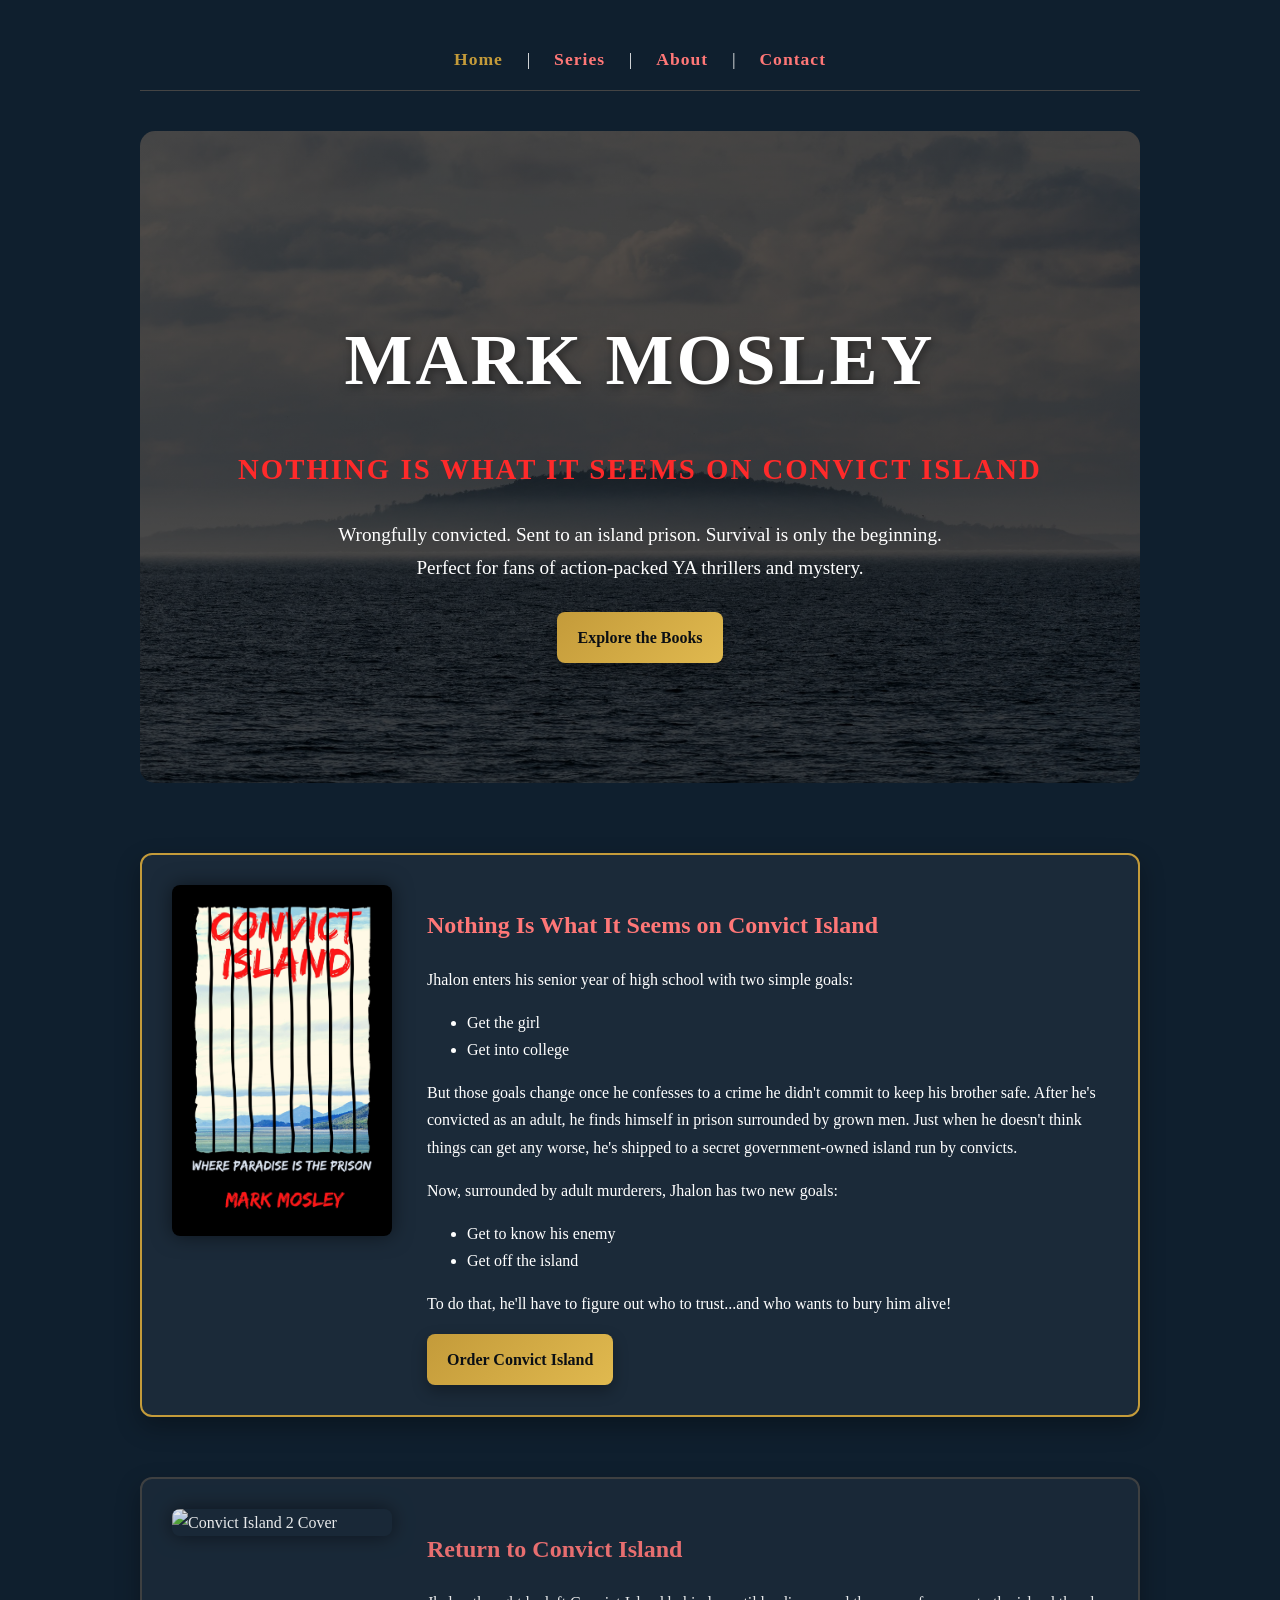
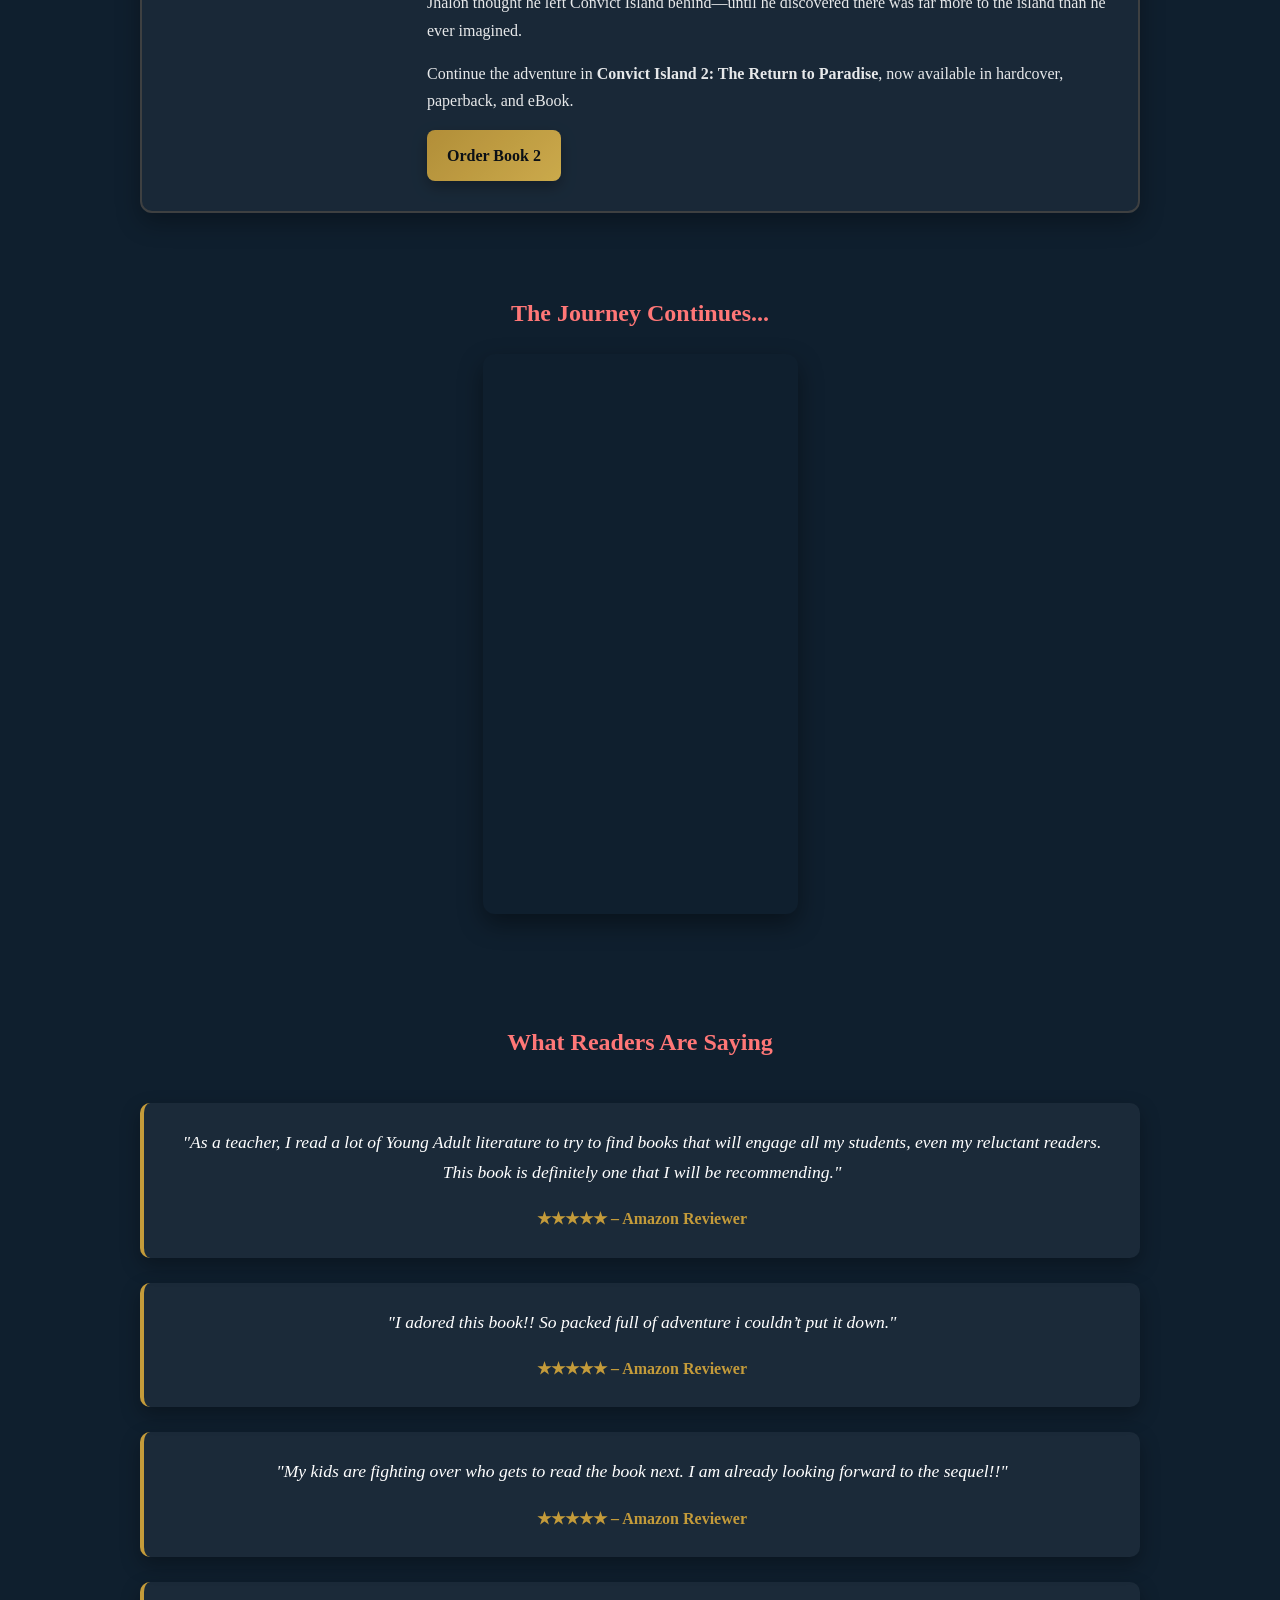
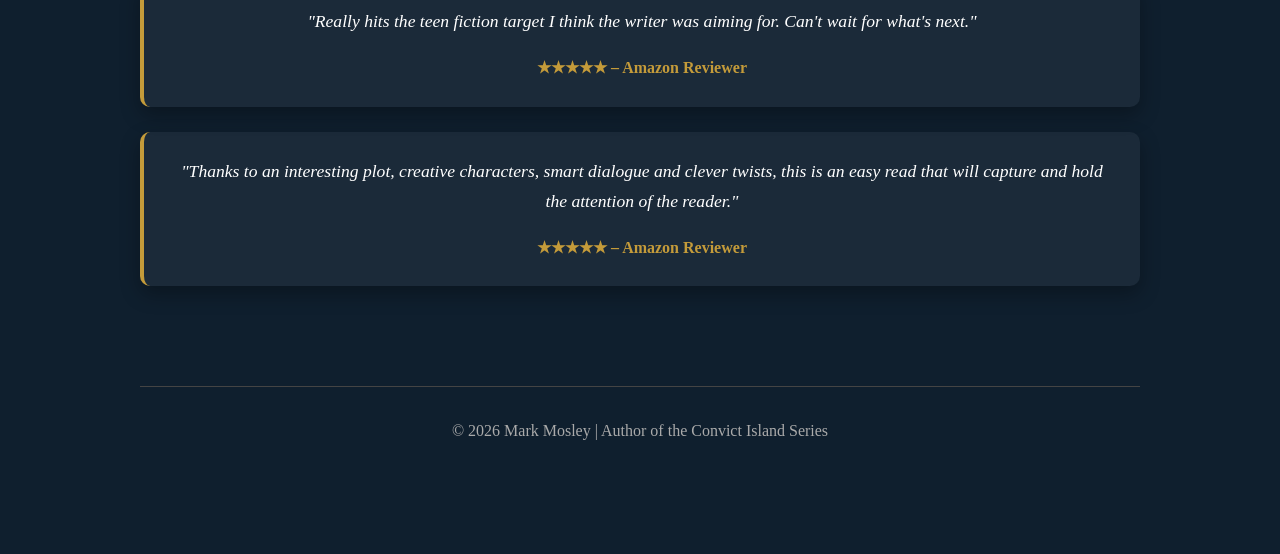
==== index.html @ f1c36c37 "Update iframe title for YouTube video" ====
<!DOCTYPE html>
<html>
<head>
    <title>Mark Mosley | Author of the Convict Island Series</title>
    <link rel="stylesheet" href="style.css">
    <link rel="icon" type="image/png" href="images/Convict-Island-MM-Favicon.png">
</head>
<body>

    <nav>
        <a href="index.html" class="active">Home</a> |
        <a href="books.html">Series</a> |
        <a href="about.html">About</a> |
        <a href="contact.html">Contact</a>
    </nav>

  <div class="hero">

<h1>Mark Mosley</h1>

<h2>Nothing Is What It Seems on Convict Island</h2>

<p>
    Wrongfully convicted. Sent to an island prison. Survival is only the beginning.</p>
    <p>Perfect for fans of action-packed YA thrillers and mystery.</p>
</p>

    <br>

    <a href="books.html" class="button">Explore the Books</a>

</div>

<section class="book featured">

<img src="images/Convict Island Book Cover.jpg" alt="Convict Island Cover">

    <div>
        
<h2>Nothing Is What It Seems on Convict Island</h2>

<p>Jhalon enters his senior year of high school with two simple goals:</p>

<ul>
<li>Get the girl</li>
<li>Get into college</li>
</ul>

<p>But those goals change once he confesses to a crime he didn't commit to keep his brother safe. After he's convicted as an adult, he finds himself in prison surrounded by grown men. Just when he doesn't think things can get any worse, he's shipped to a secret government-owned island run by convicts.</p>

    <p>Now, surrounded by adult murderers, Jhalon has two new goals:</p>
<ul>
<li>Get to know his enemy</li>
<li>Get off the island</li>
</ul>

<p>To do that, he'll have to figure out who to trust...and who wants to bury him alive!</p>

<a href="https://www.amazon.com/Convict-Island-Mark-Mosley/dp/B08NVDLNQG/ref=tmm_pap_swatch_0?_encoding=UTF8&dib_tag=se&dib=eyJ2IjoiMSJ9.[base64].zoYKX3Y1ZvzJaUV_nezghM3ts4T4mc3ZQW5Yi2eSoGY&qid=1782087579&sr=1-1"
   class="button"
   target="_blank">
   Order Convict Island
</a>
            </div>
</section>
<section class="book secondary">

<img src="images/final cover.png" alt="Convict Island 2 Cover">

<div>

<h2>Return to Convict Island</h2>

<p>
Jhalon thought he left Convict Island behind—until he discovered there was far more to the island than he ever imagined.
</p>

<p>
Continue the adventure in <strong>Convict Island 2: The Return to Paradise</strong>,
now available in hardcover, paperback, and eBook.
</p>

<a href="https://www.amazon.com/Convict-Island-2-Mark-Mosley/dp/B0G443TM6G/ref=tmm_pap_swatch_0"
   class="button"
   target="_blank">
   Order Book 2
</a>

</div>
</section>

<section class="trailer">
   <h2>The Journey Continues...</h2>

    <iframe
        width="315"
        height="560"
        src="https://www.youtube.com/watch?v=grTZ4XaaL4U"
        title="Convict Island 2 YA book Trailer"
        frameborder="0"
        allowfullscreen>
    </iframe>
    <section class="reviews">

    <h2>What Readers Are Saying</h2>

    <div class="review">
        <p>"As a teacher, I read a lot of Young Adult literature to try to find books that will engage all my students, even my reluctant readers. This book is definitely one that I will be recommending."</p>
        <span>★★★★★ – Amazon Reviewer</span>
    </div>

    <div class="review">
        <p>"I adored this book!! So packed full of adventure i couldn’t put it down."</p>
        <span>★★★★★ – Amazon Reviewer</span>
    </div>

    <div class="review">
        <p>"My kids are fighting over who gets to read the book next. I am already looking forward to the sequel!!"</p>
        <span>★★★★★ – Amazon Reviewer</span>
    </div>
          
    <div class="review">
        <p>"Really hits the teen fiction target I think the writer was aiming for. Can't wait for what's next."</p>
        <span>★★★★★ – Amazon Reviewer</span>
    </div>

    <div class="review">
        <p>"Thanks to an interesting plot, creative characters, smart dialogue and clever twists, this is an easy read that will capture and hold the attention of the reader."</p>
        <span>★★★★★ – Amazon Reviewer</span>
    </div>
</section>

</body>
<footer>
    © 2026 Mark Mosley | Author of the Convict Island Series
</footer>

</body>
</html>
---- style.css ----
body {
    background-color: #0f1f2e;
    color: white;
    font-family: Georgia, serif;
    max-width: 1000px;
    margin: auto;
    padding: 30px;
    line-height: 1.7;
}

nav {
    text-align: center;
    margin-bottom: 40px;
    padding: 15px;
    border-bottom: 1px solid #444;
}

nav a {
    color: #ff7777;
    text-decoration: none;
    font-weight: bold;
    margin: 0 20px;
    font-size: 1.1rem;
    letter-spacing: 1px;
}

nav a:hover {
    color: white;
}

h1 {
    text-align: center;
    font-size: 3rem;
}

h2 {
    color: #ff7777;
}

a {
    color: #ff7777;
}

hr {
    border: 1px solid #444;
    margin: 40px 0;
}
.button {
    display: inline-block;
    padding: 12px 20px;
    background: linear-gradient(135deg, #c49b3a, #e0b94f);
    color: #0b0f14;
    font-weight: 600;
    border-radius: 8px;
    text-decoration: none;
    transition: all 0.2s ease;
    box-shadow: 0 6px 15px rgba(0,0,0,0.3);
}

.button:hover {
    transform: translateY(-2px);
    box-shadow: 0 10px 20px rgba(0,0,0,0.4);
}

img {
    max-width: 100%;
    height: auto;
    border-radius: 8px;
    box-shadow: 0 0 20px rgba(0,0,0,0.5);
    margin: 20px 0;
}

h1 {
    text-shadow: 2px 2px 8px rgba(0,0,0,0.5);
}
.hero {
    text-align: center;
    padding: 120px 30px;
    margin-bottom: 70px;

background:
    linear-gradient(
        rgba(0,0,0,0.65),
        rgba(0,0,0,0.65)
    ),
    url("images/herobanner.jpg");

    background-size: cover;
    background-position: center;
    background-repeat: no-repeat;

    border-radius: 15px;
}

.hero h1 {
    font-size: 4.5rem;
    margin-bottom: 10px;
    letter-spacing: 3px;
    text-transform: uppercase;
}

.hero h2 {
    font-size: 1.8rem;
    margin-bottom: 25px;
    color: #ff2a2a;
    letter-spacing: 2px;
    text-transform: uppercase;
}

.hero p {
    font-size: 1.2rem;
    max-width: 700px;
    margin: auto;
}

.book {
    display: flex;
    gap: 35px;
    align-items: flex-start;
    background: rgba(255, 255, 255, 0.05);
    padding: 30px;
    border-radius: 12px;
    margin: 40px 0;
    box-shadow: 0 10px 25px rgba(0,0,0,0.3);
}
@media (max-width: 800px) {
    .book {
        flex-direction: column;
        text-align: center;
    }

    .book ul {
        text-align: left;
        }
    }
.book.featured {
    border: 2px solid #c49b3a;
}

.book.secondary {
    opacity: 0.9;
}
.book img {
    width: 220px;
    flex-shrink: 0;
    height: auto;
    display: block;
    margin: 0;
}
.book {
    margin-top: 60px;
    margin-bottom: 60px;
}
.trailer {
    text-align: center;
    margin: 80px 0;
}

.trailer iframe {
    border-radius: 12px;
    box-shadow: 0 10px 25px rgba(0,0,0,0.4);
    max-width: 100%;
}
.trailer {
    text-align: center;
    margin-top: 80px;
    margin-bottom: 80px;
}
.trailer iframe {
    border-radius: 12px;
    box-shadow: 0 10px 25px rgba(0,0,0,0.4);
    max-width: 100%;
}
.book.secondary {
    opacity: 0.9;
    border: 2px solid #444;
}
.book div {
    flex: 1;
}
.about {
    display: flex;
    gap: 40px;
    align-items: flex-start;
    margin-top: 60px;
}

.author-photo {
    width: 280px;
    border-radius: 15px;
    flex-shrink: 0;
}

.about-text {
    flex: 1;
}

@media (max-width: 800px) {
    .about {
        flex-direction: column;
        text-align: center;
    }

    .author-photo {
        margin: auto;
    }
}
.reviews {
    margin: 100px 0;
}

.reviews h2 {
    text-align: center;
    margin-bottom: 40px;
}

.review {
    background: rgba(255,255,255,0.05);
    border-left: 4px solid #c49b3a;
    padding: 25px;
    margin-bottom: 25px;
    border-radius: 10px;
    box-shadow: 0 8px 20px rgba(0,0,0,0.3);
}

.review p {
    font-size: 1.1rem;
    font-style: italic;
    margin-top: 0;
}

.review span {
    color: #c49b3a;
    font-weight: bold;
}
footer {
    text-align: center;
    margin-top: 100px;
    padding-top: 30px;
    border-top: 1px solid #444;
    color: #aaa;
}
nav a.active {
    color: #c49b3a;
}
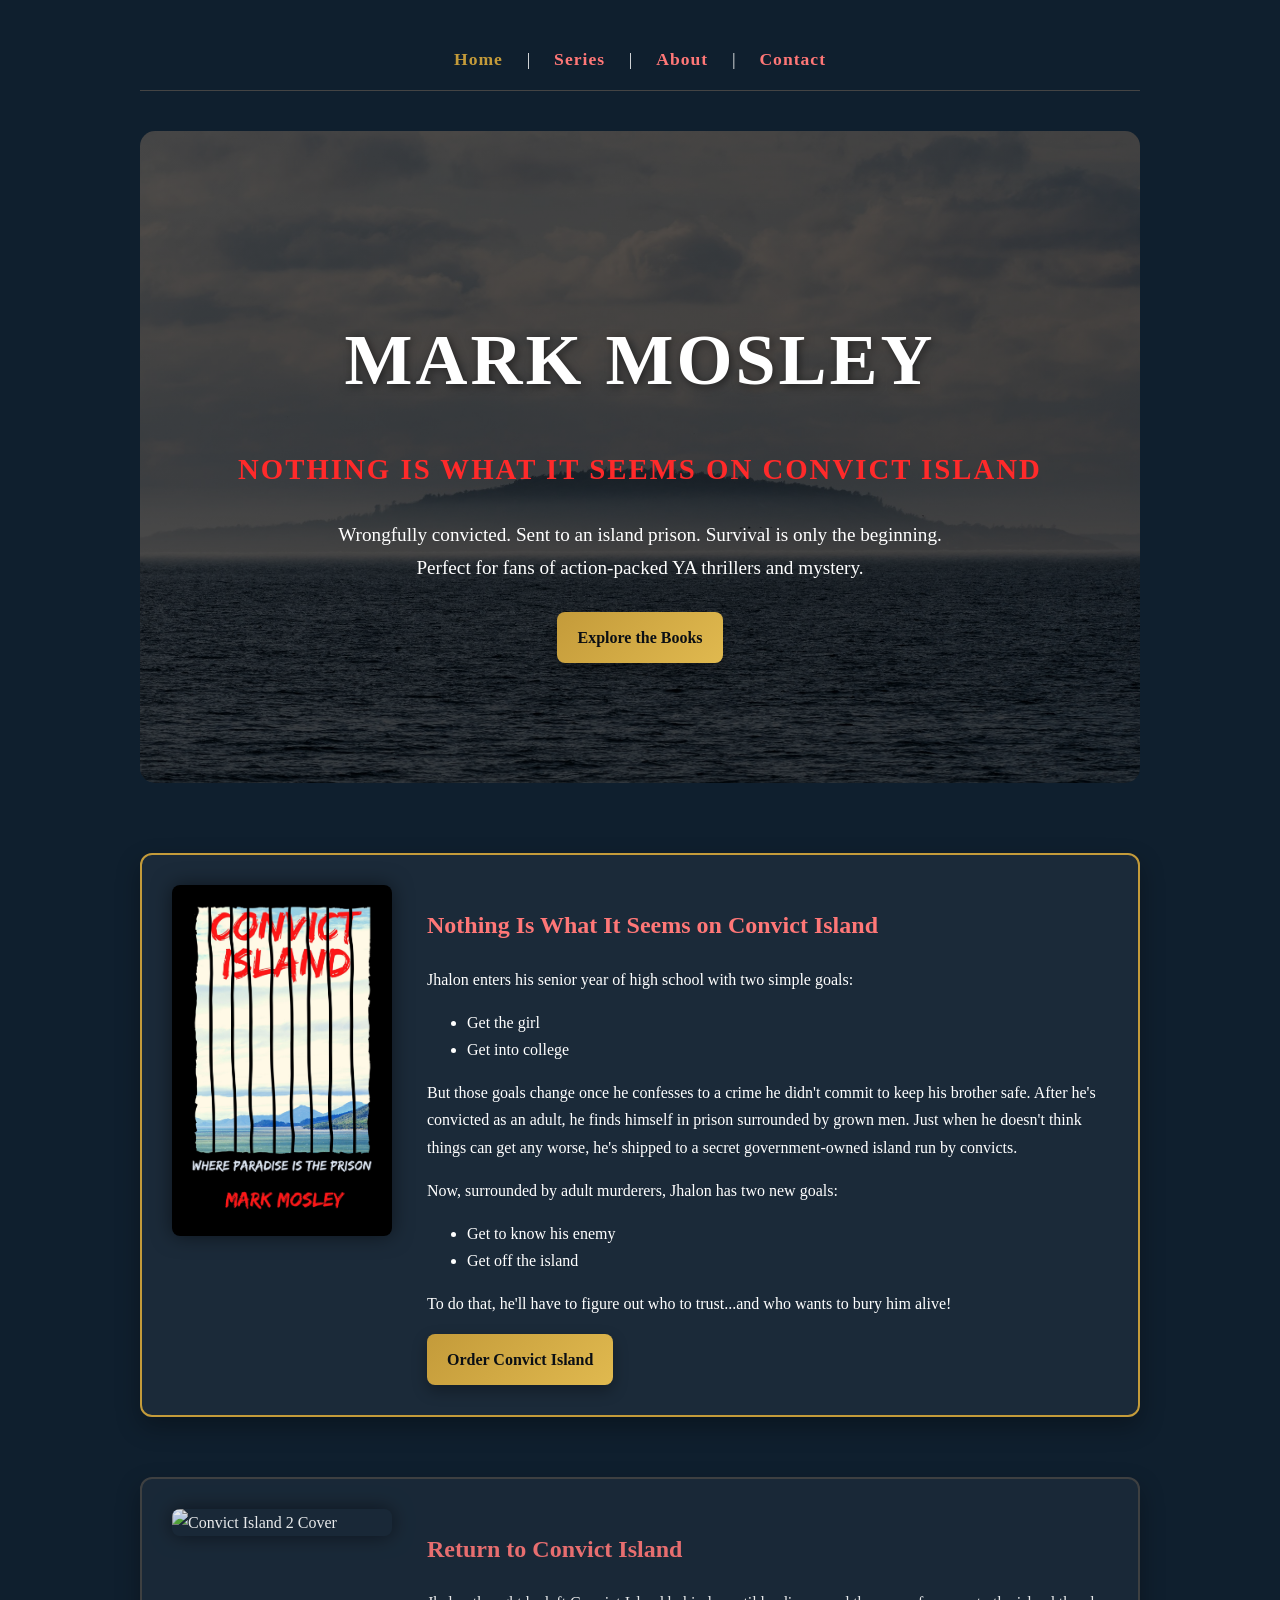
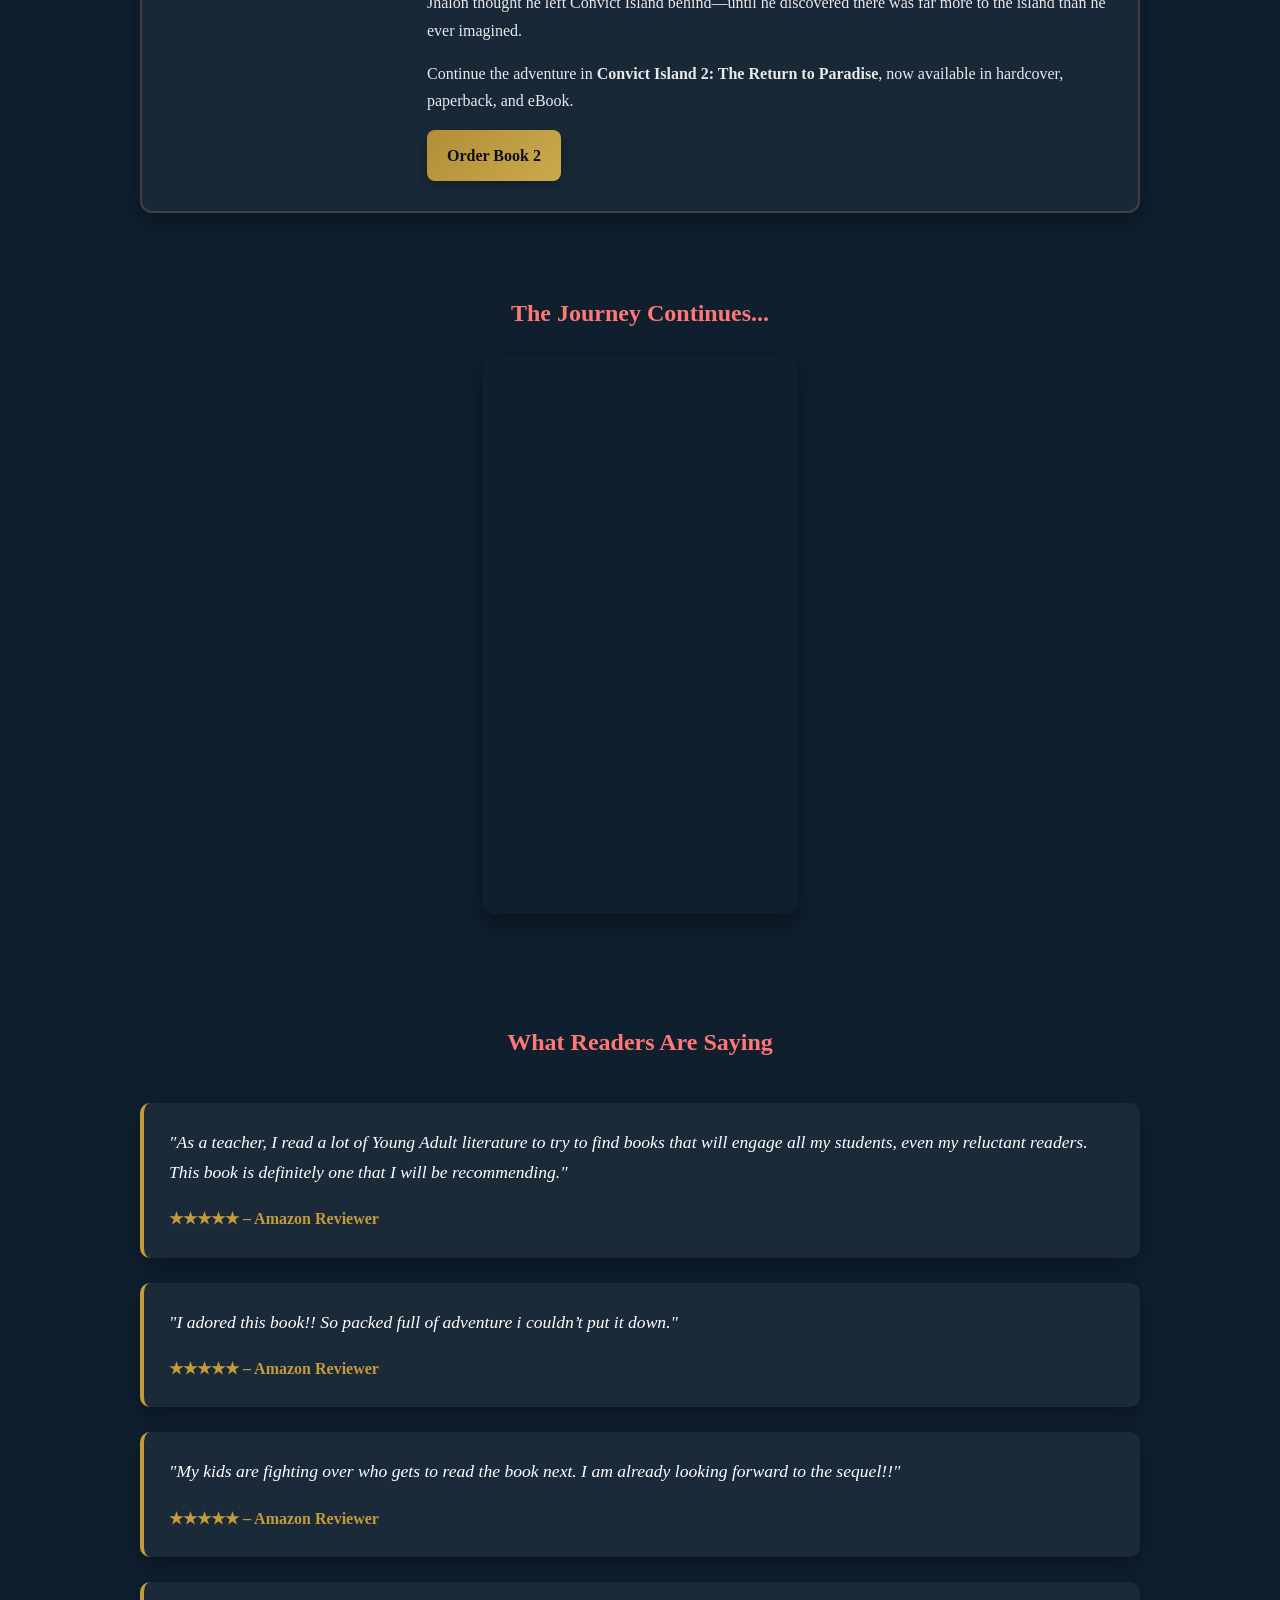
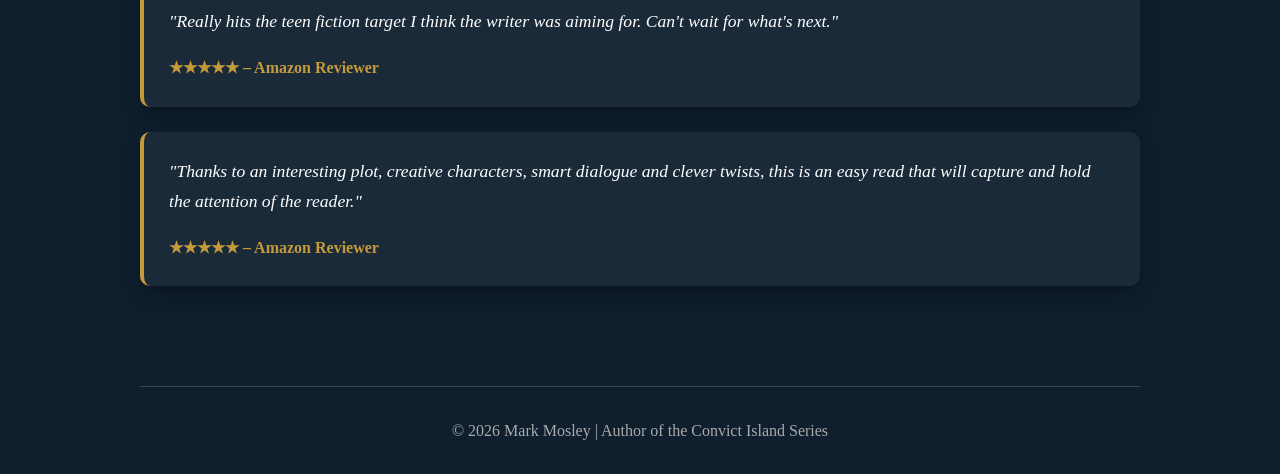
==== commit 7009e4fe: "Reorganize content and add reader reviews section Moved the paragraph about the book's theme and add" ====
--- a/index.html
+++ b/index.html
@@ -21,8 +21,11 @@
 <h2>Nothing Is What It Seems on Convict Island</h2>
 
 <p>
-    Wrongfully convicted. Sent to an island prison. Survival is only the beginning.</p>
-    <p>Perfect for fans of action-packed YA thrillers and mystery.</p>
+    Wrongfully convicted. Sent to an island prison. Survival is only the beginning.
+</p>
+
+<p>
+    Perfect for fans of action-packed YA thrillers and mystery.
 </p>
 
     <br>
@@ -95,12 +98,14 @@
     <iframe
         width="315"
         height="560"
-        src="https://www.youtube.com/watch?v=grTZ4XaaL4U"
+        src="https://www.youtube.com/embed/grTZ4XaaL4U"
         title="Convict Island 2 YA book Trailer"
         frameborder="0"
         allowfullscreen>
-    </iframe>
-    <section class="reviews">
+</iframe>
+</section>
+
+<section class="reviews">
 
     <h2>What Readers Are Saying</h2>
 
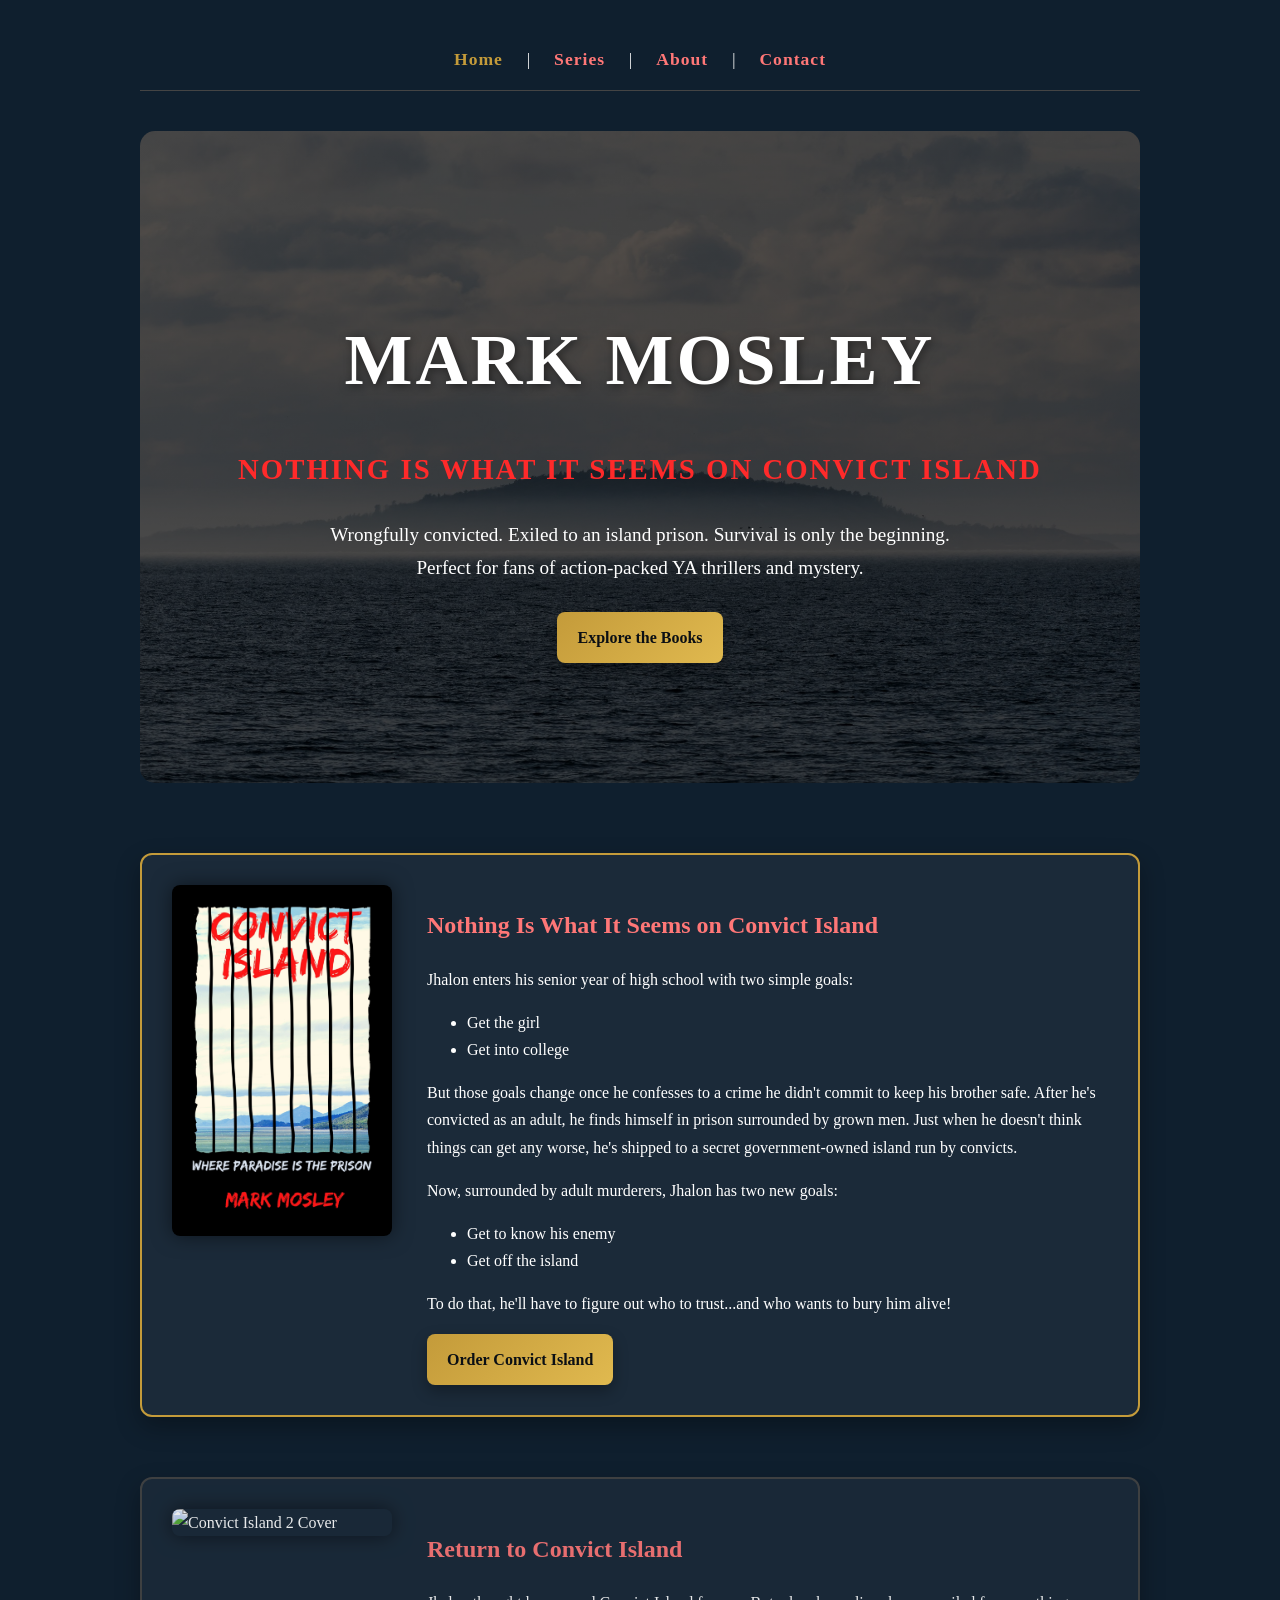
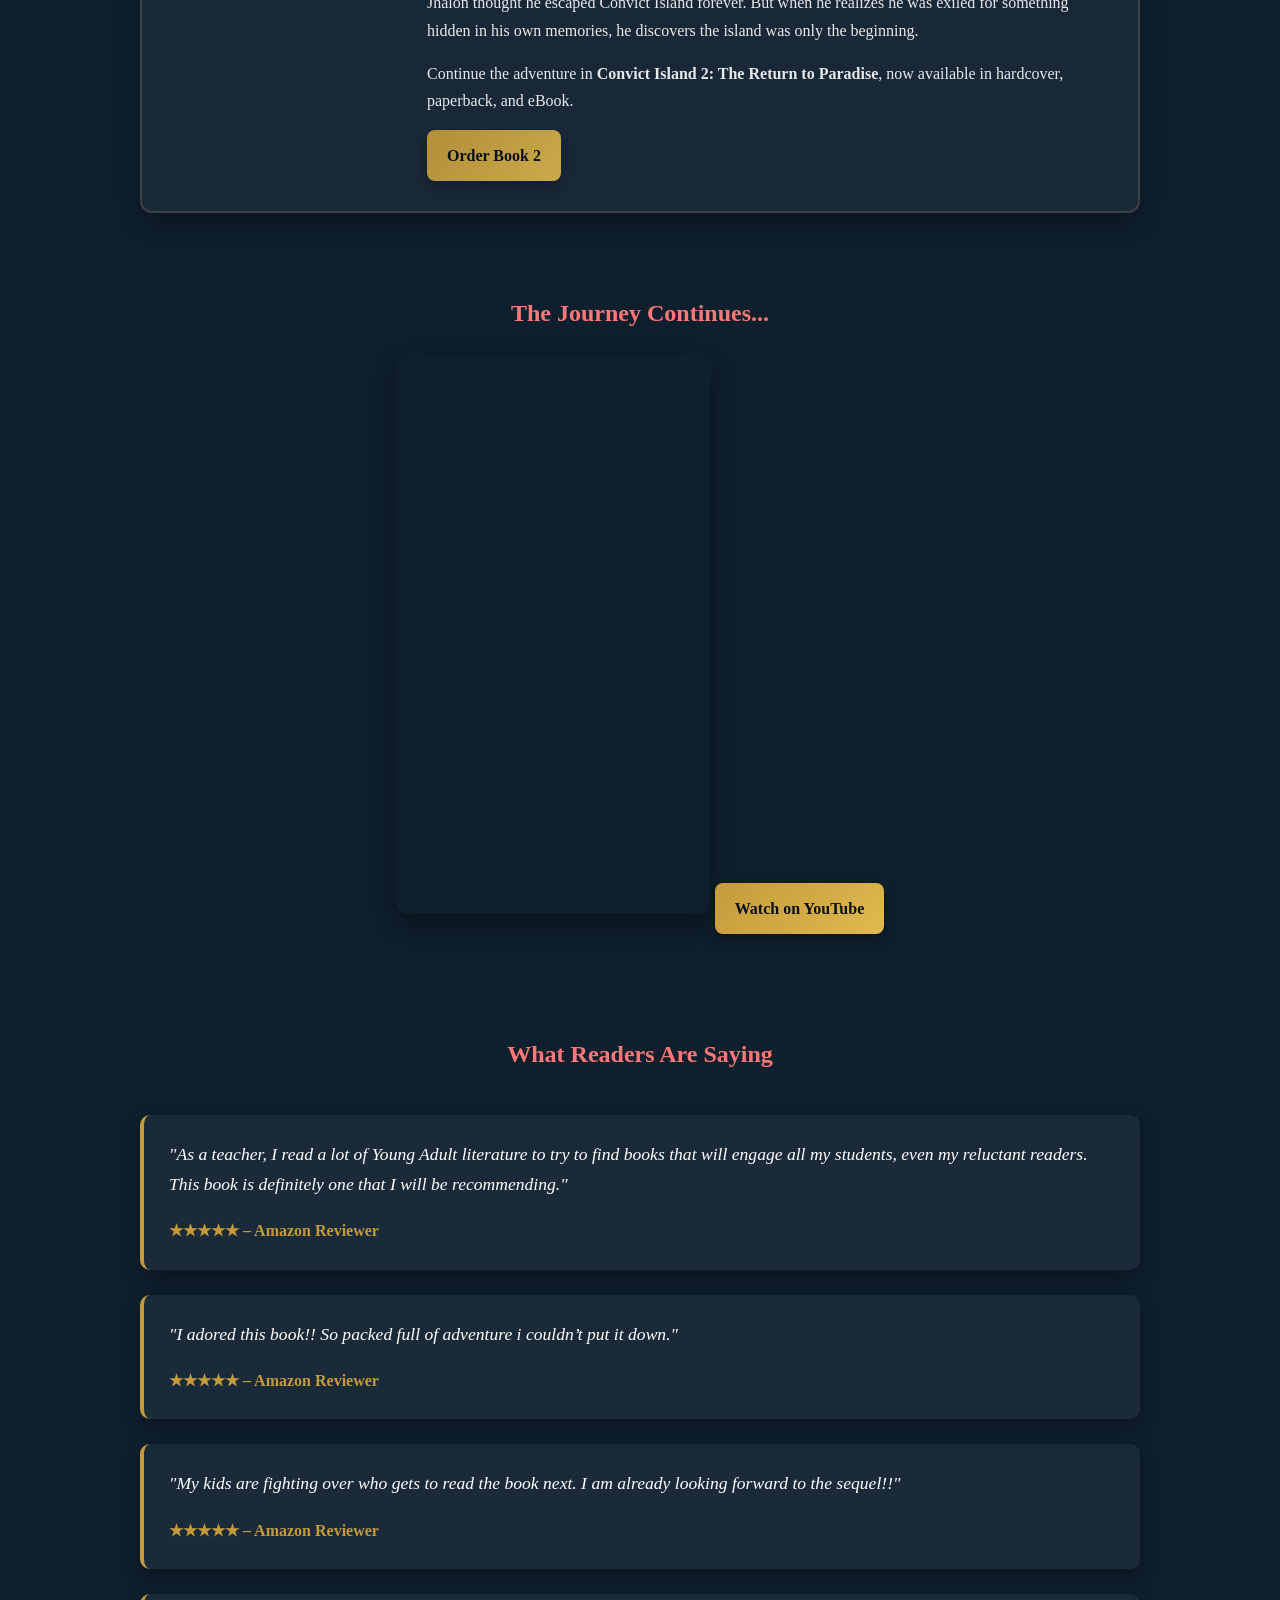
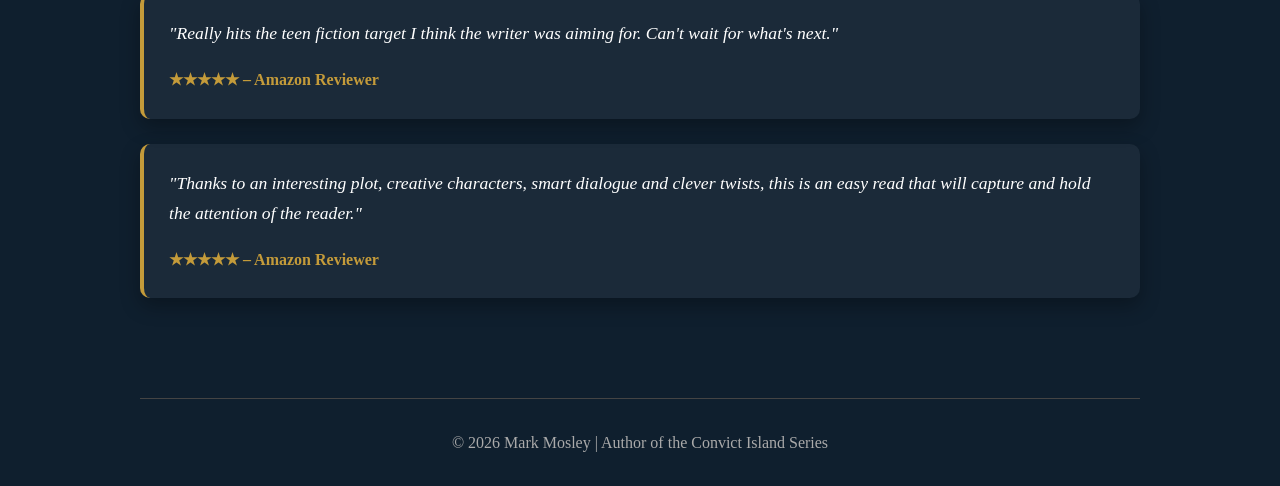
==== commit a7e6e186: "Update text for clarity and enhance description" ====
--- a/index.html
+++ b/index.html
@@ -21,7 +21,7 @@
 <h2>Nothing Is What It Seems on Convict Island</h2>
 
 <p>
-    Wrongfully convicted. Sent to an island prison. Survival is only the beginning.
+    Wrongfully convicted. Exiled to an island prison. Survival is only the beginning.
 </p>
 
 <p>
@@ -75,7 +75,7 @@
 <h2>Return to Convict Island</h2>
 
 <p>
-Jhalon thought he left Convict Island behind—until he discovered there was far more to the island than he ever imagined.
+Jhalon thought he escaped Convict Island forever. But when he realizes he was exiled for something hidden in his own memories, he discovers the island was only the beginning.
 </p>
 
 <p>
@@ -103,6 +103,11 @@
         frameborder="0"
         allowfullscreen>
 </iframe>
+<a href="https://www.youtube.com/watch?v=grTZ4XaaL4U"
+   class="button"
+   target="_blank">
+   Watch on YouTube
+</a>
 </section>
 
 <section class="reviews">
@@ -135,7 +140,6 @@
     </div>
 </section>
 
-</body>
 <footer>
     © 2026 Mark Mosley | Author of the Convict Island Series
 </footer>
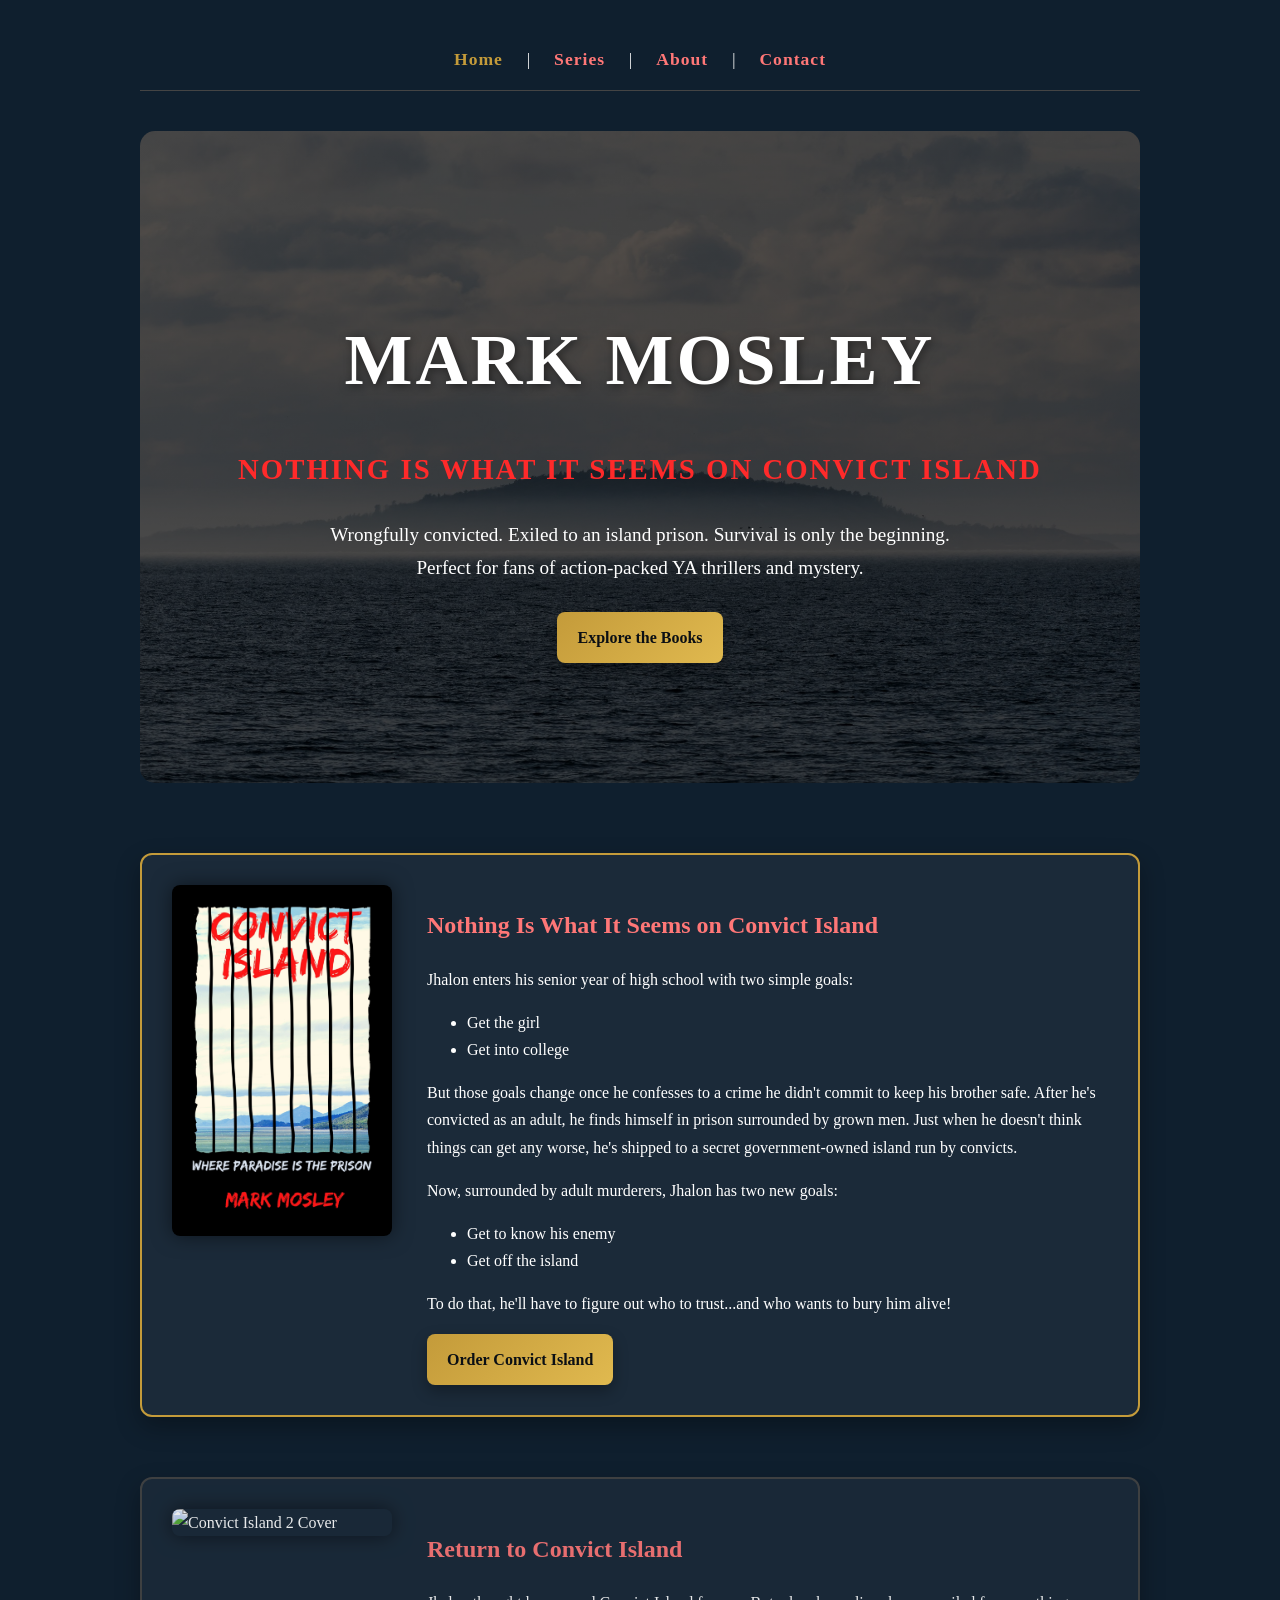
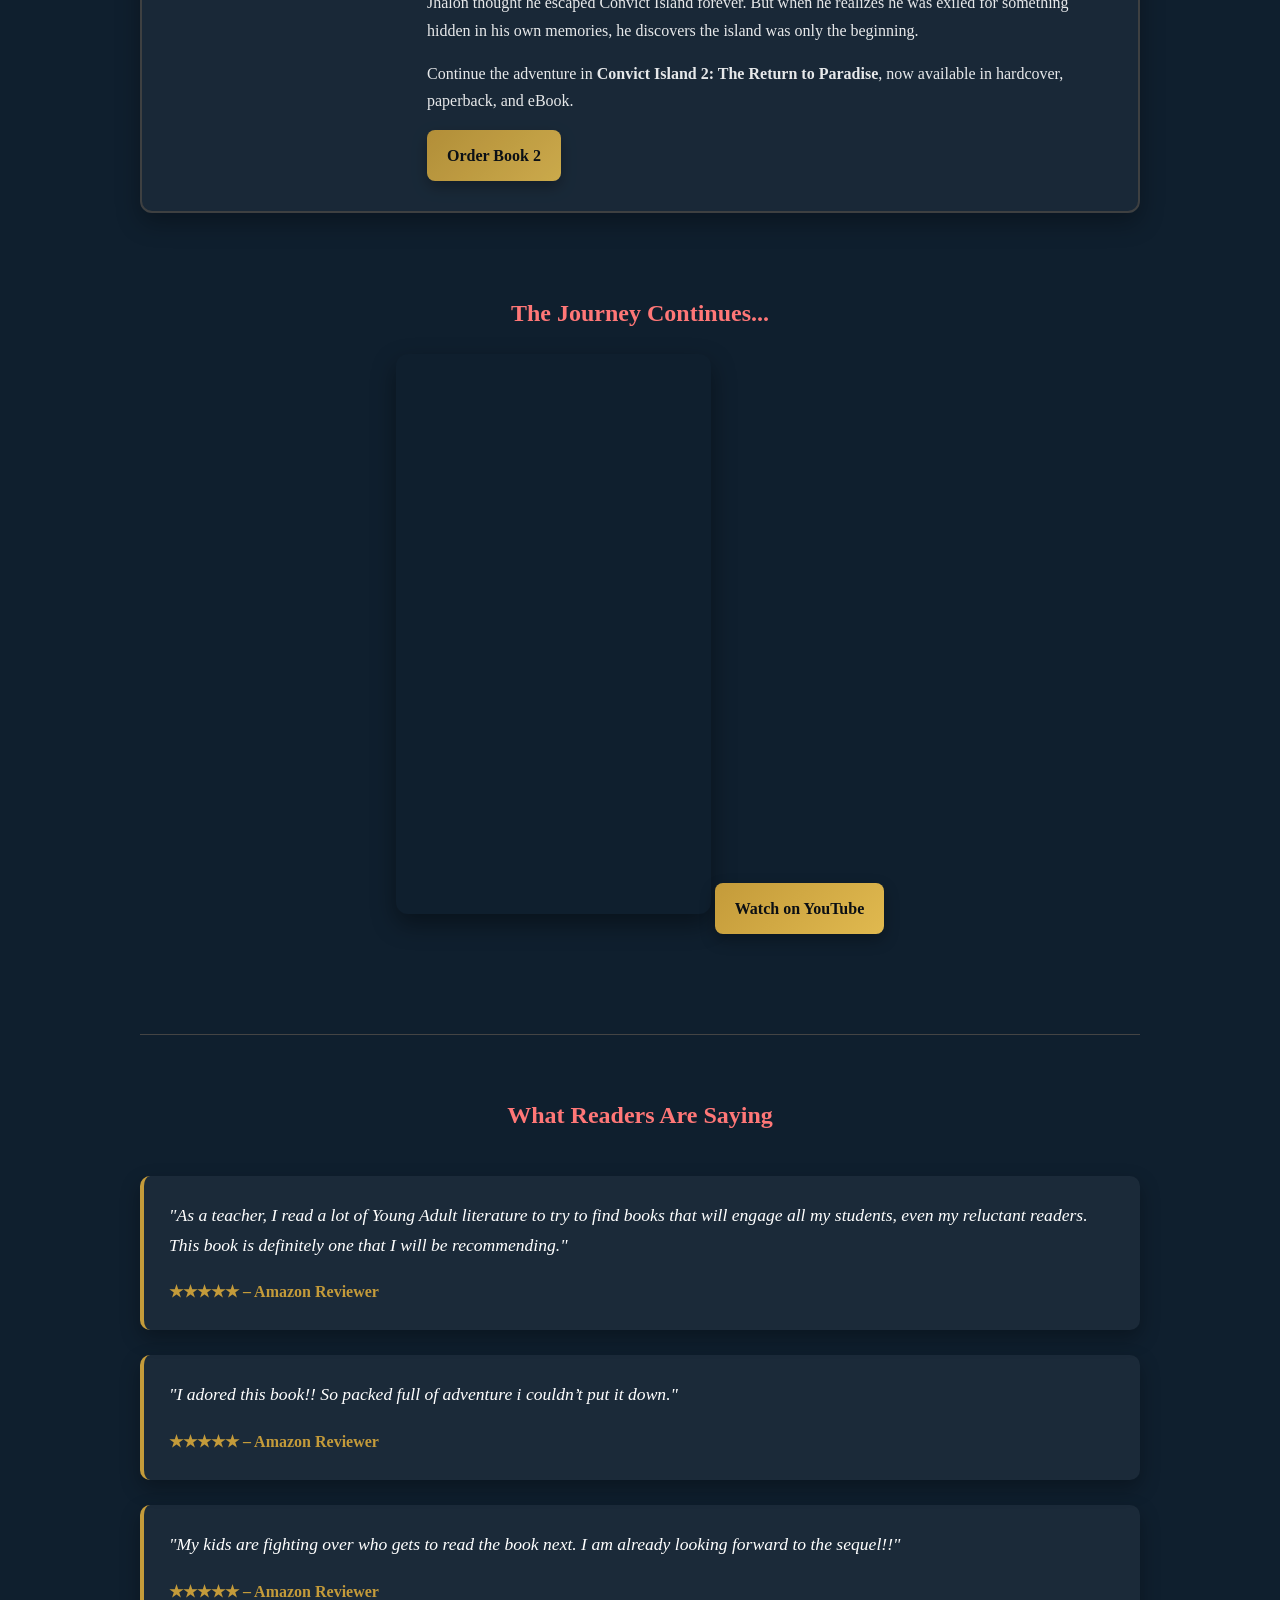
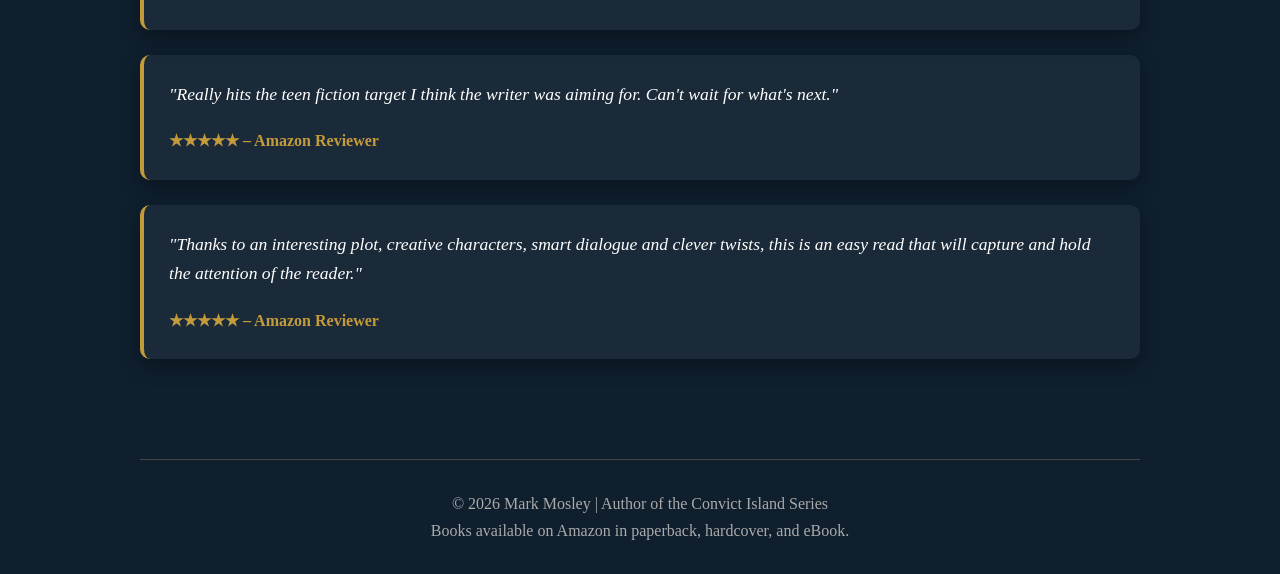
==== commit d2c4f137: "Update footer with book availability information Added a line about book availability on Amazon." ====
--- a/index.html
+++ b/index.html
@@ -142,6 +142,8 @@
 
 <footer>
     © 2026 Mark Mosley | Author of the Convict Island Series
+    <br>
+    Books available on Amazon in paperback, hardcover, and eBook.
 </footer>
 
 </body>
--- a/style.css
+++ b/style.css
@@ -243,3 +243,8 @@
 nav a.active {
     color: #c49b3a;
 }
+.reviews {
+    margin: 100px 0;
+    padding-top: 40px;
+    border-top: 1px solid #444;
+}
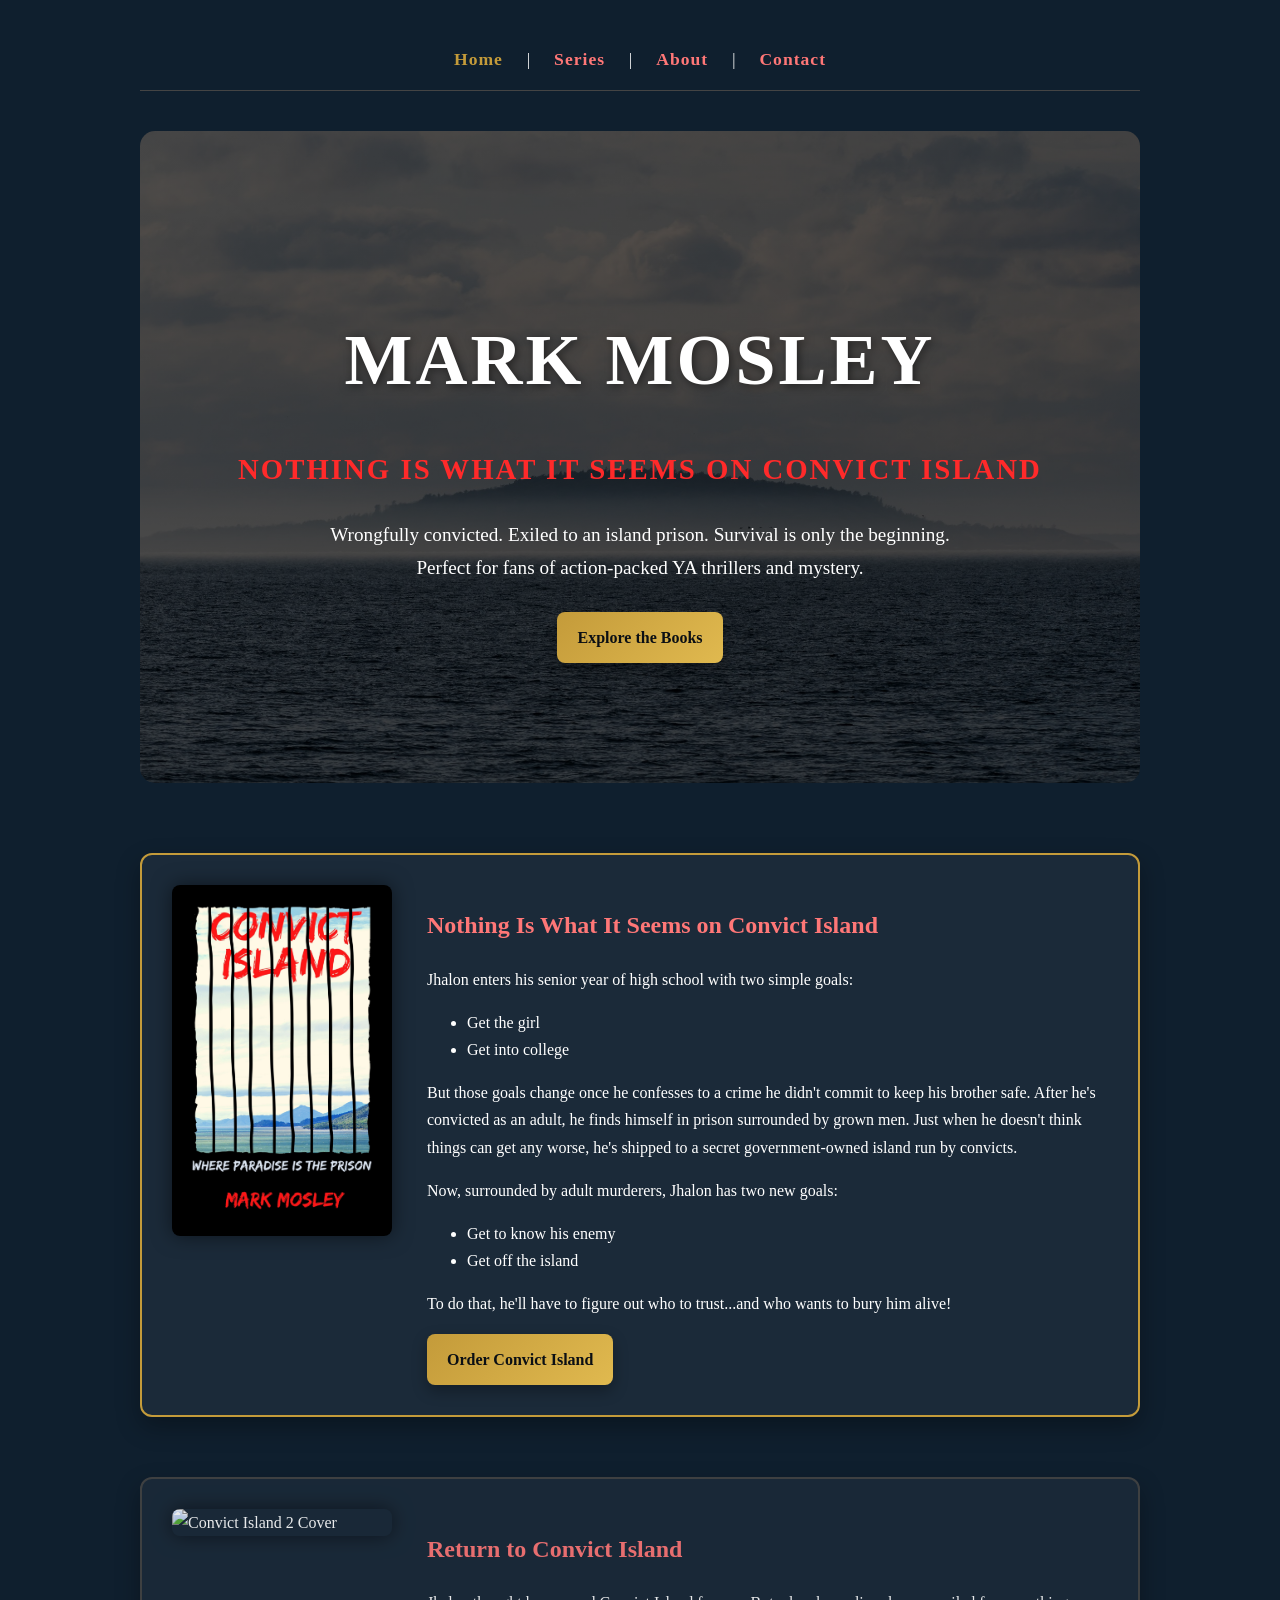
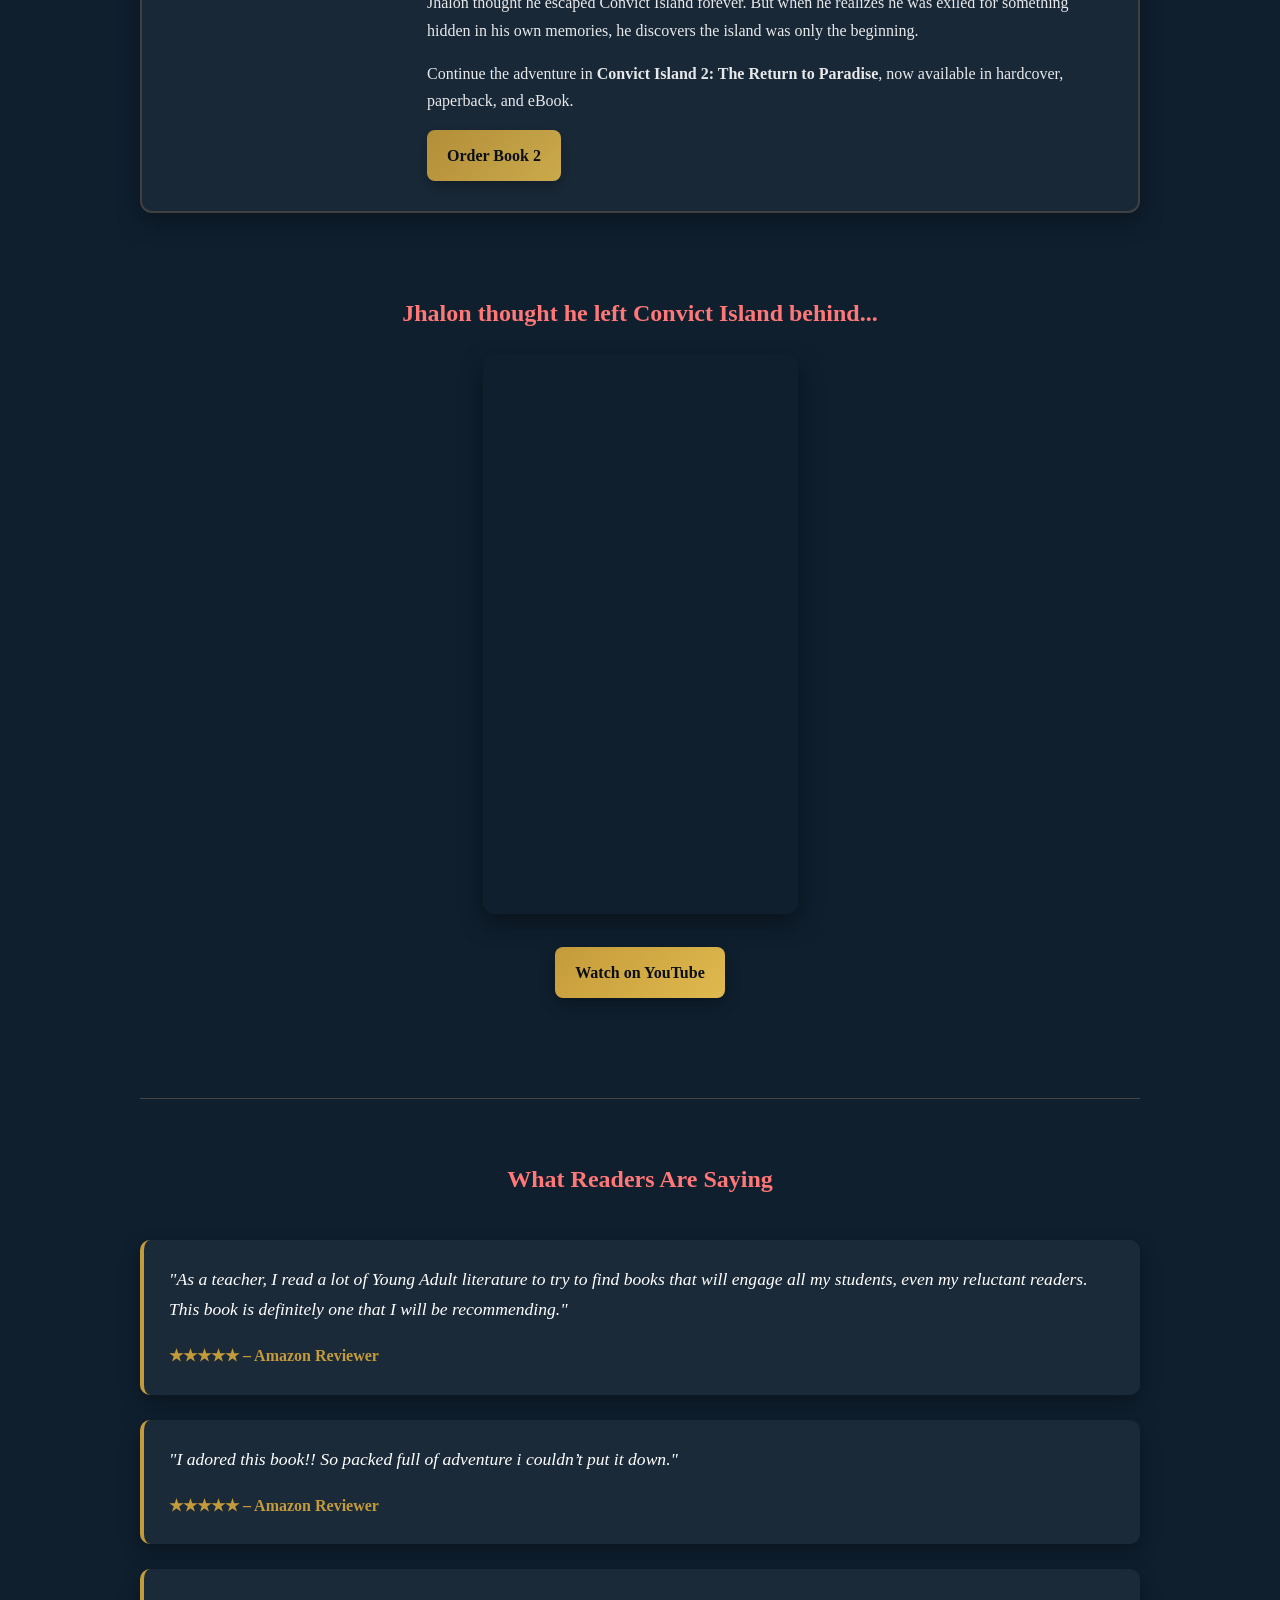
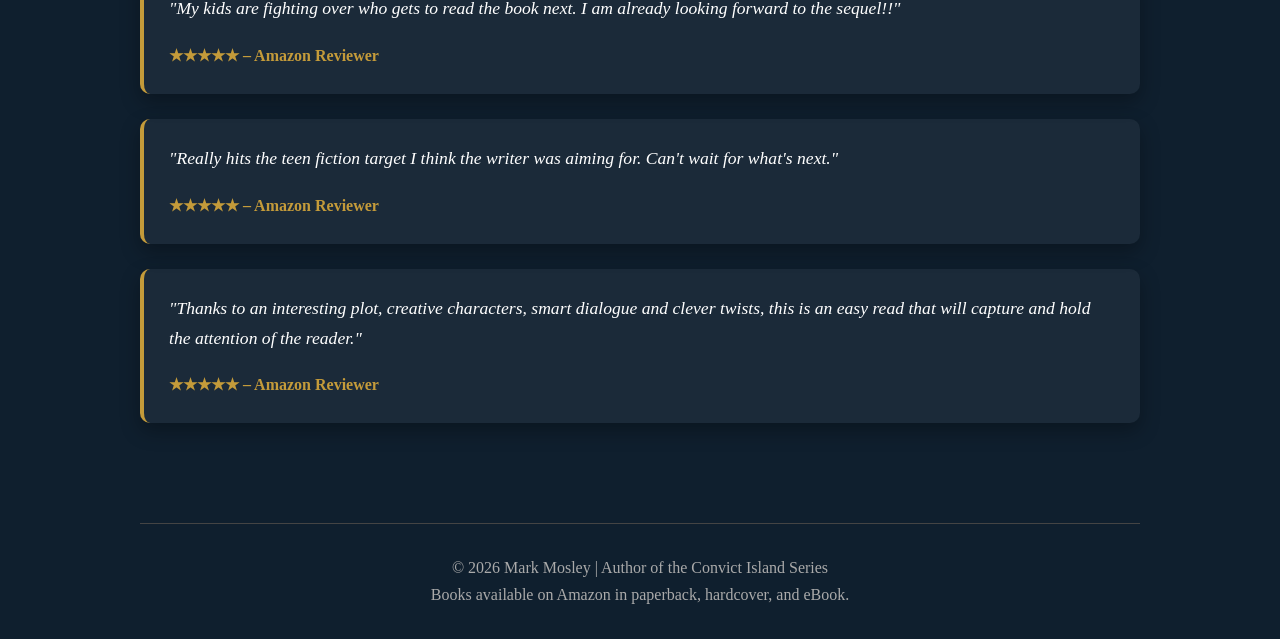
==== commit ad11662e: "Update heading text in trailer section" ====
--- a/index.html
+++ b/index.html
@@ -93,7 +93,7 @@
 </section>
 
 <section class="trailer">
-   <h2>The Journey Continues...</h2>
+   <h2>Jhalon thought he left Convict Island behind...</h2>
 
     <iframe
         width="315"
--- a/style.css
+++ b/style.css
@@ -248,3 +248,8 @@
     padding-top: 40px;
     border-top: 1px solid #444;
 }
+.trailer .button {
+    display: block;
+    width: fit-content;
+    margin: 25px auto 0 auto;
+}
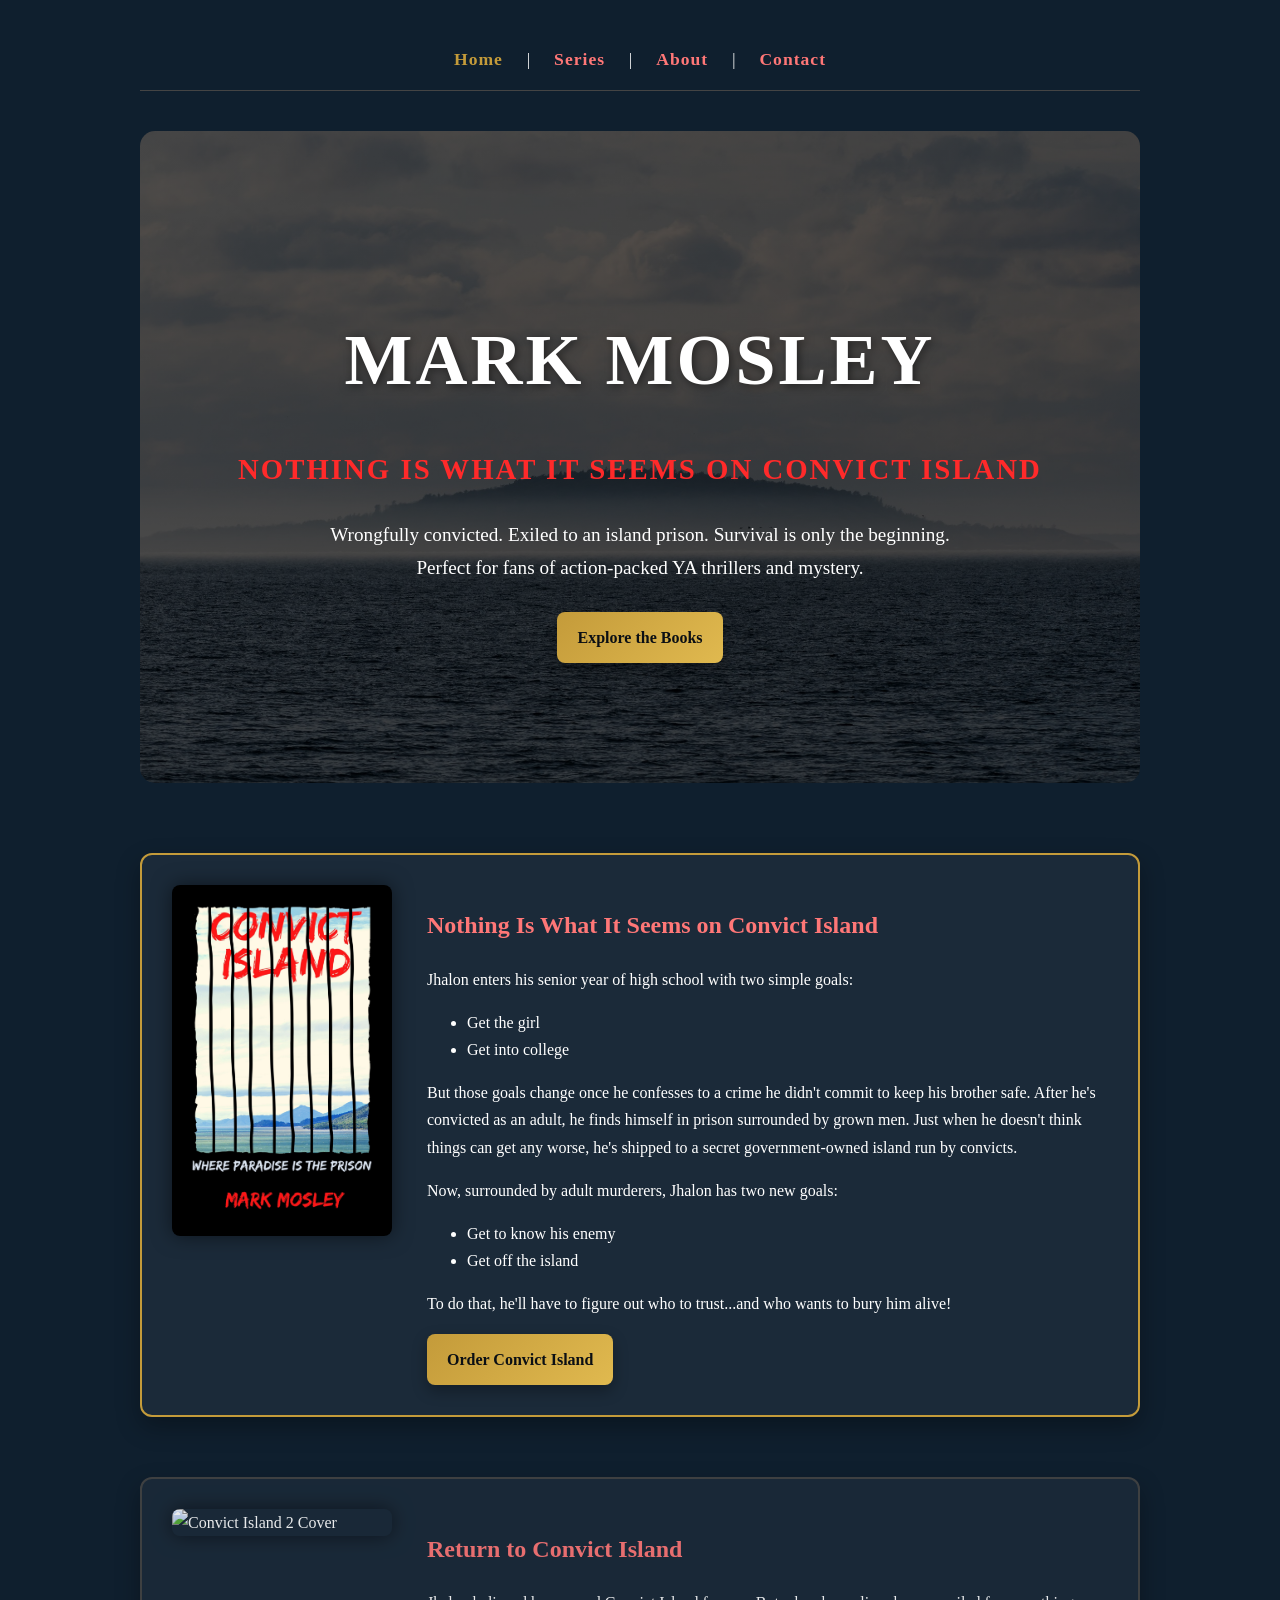
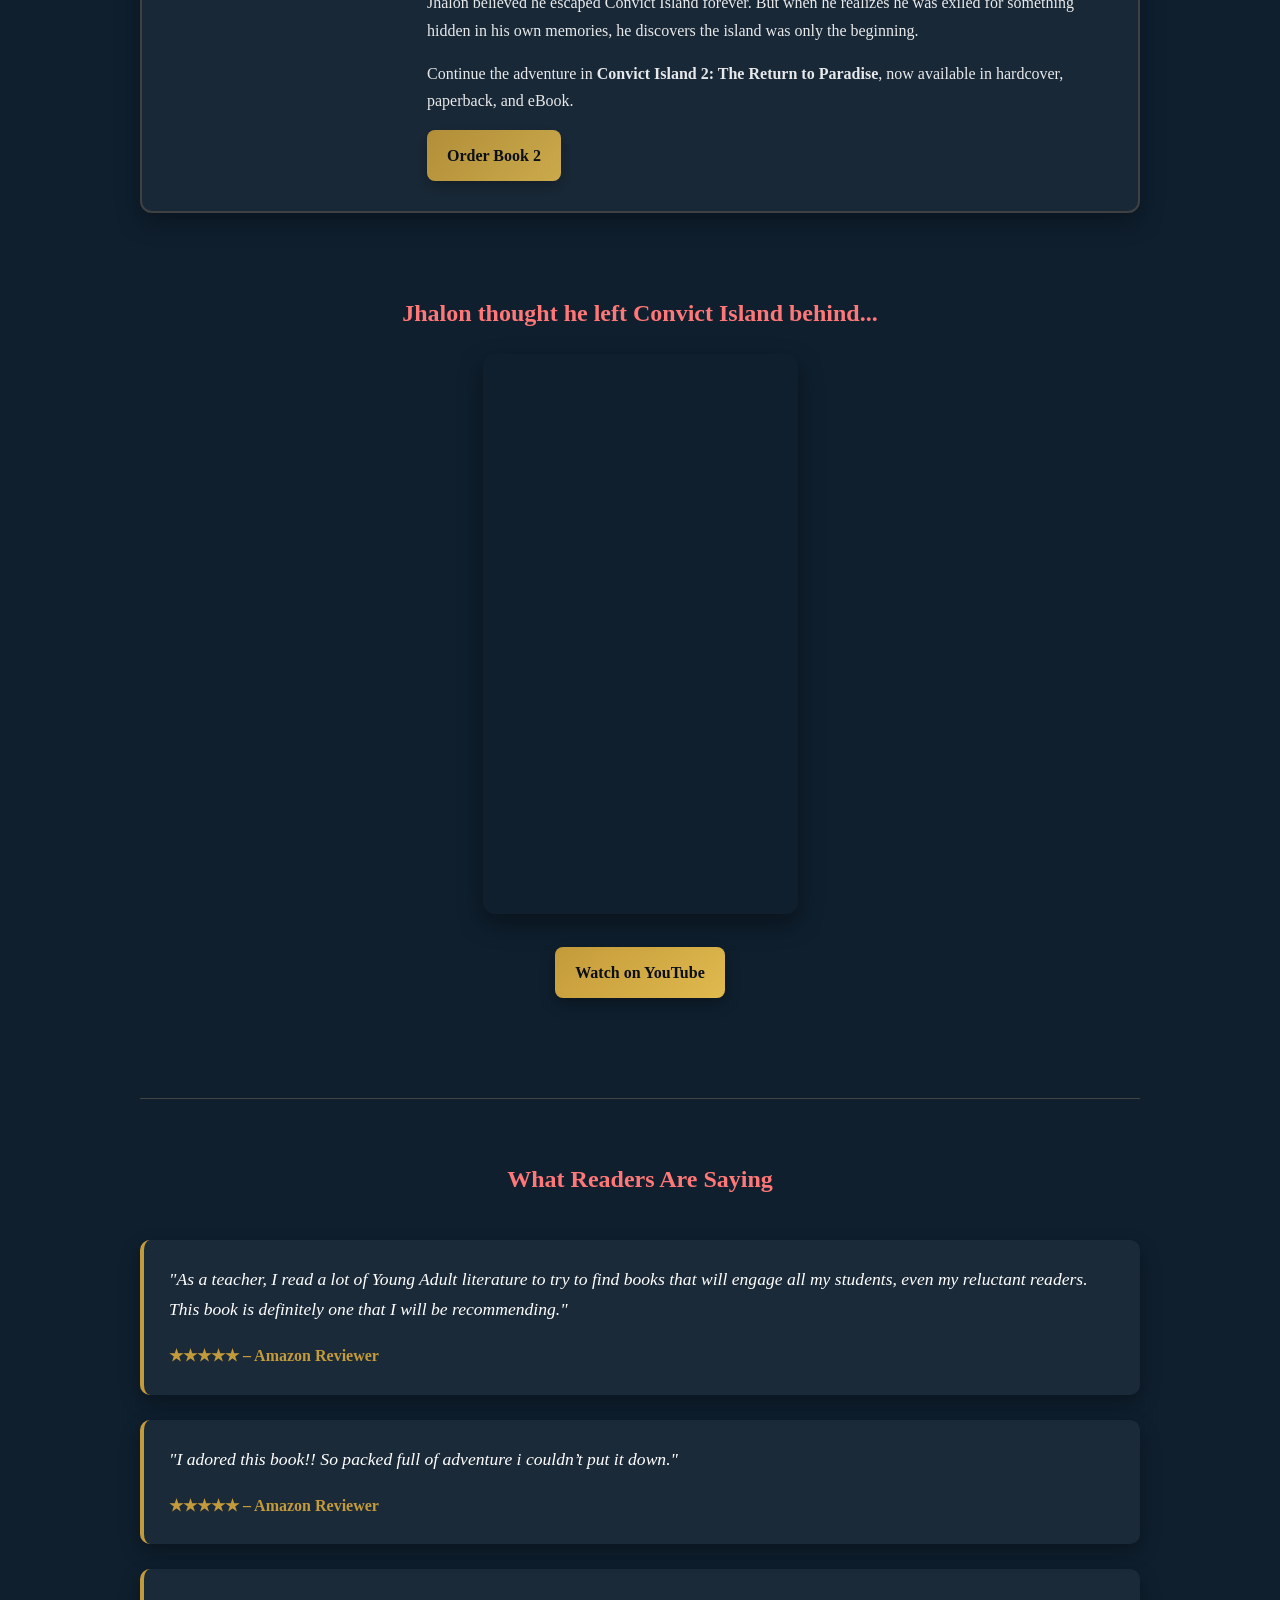
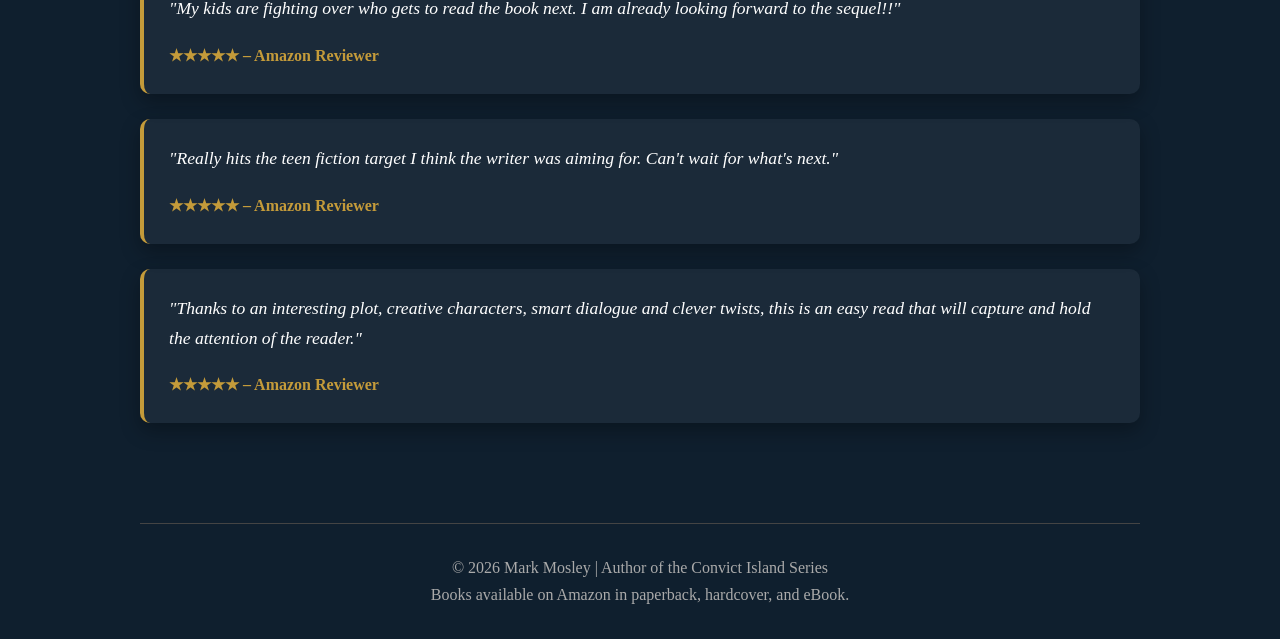
==== commit 51009139: "Correct typo in Convict Island description" ====
--- a/index.html
+++ b/index.html
@@ -75,7 +75,7 @@
 <h2>Return to Convict Island</h2>
 
 <p>
-Jhalon thought he escaped Convict Island forever. But when he realizes he was exiled for something hidden in his own memories, he discovers the island was only the beginning.
+Jhalon believed he escaped Convict Island forever. But when he realizes he was exiled for something hidden in his own memories, he discovers the island was only the beginning.
 </p>
 
 <p>
